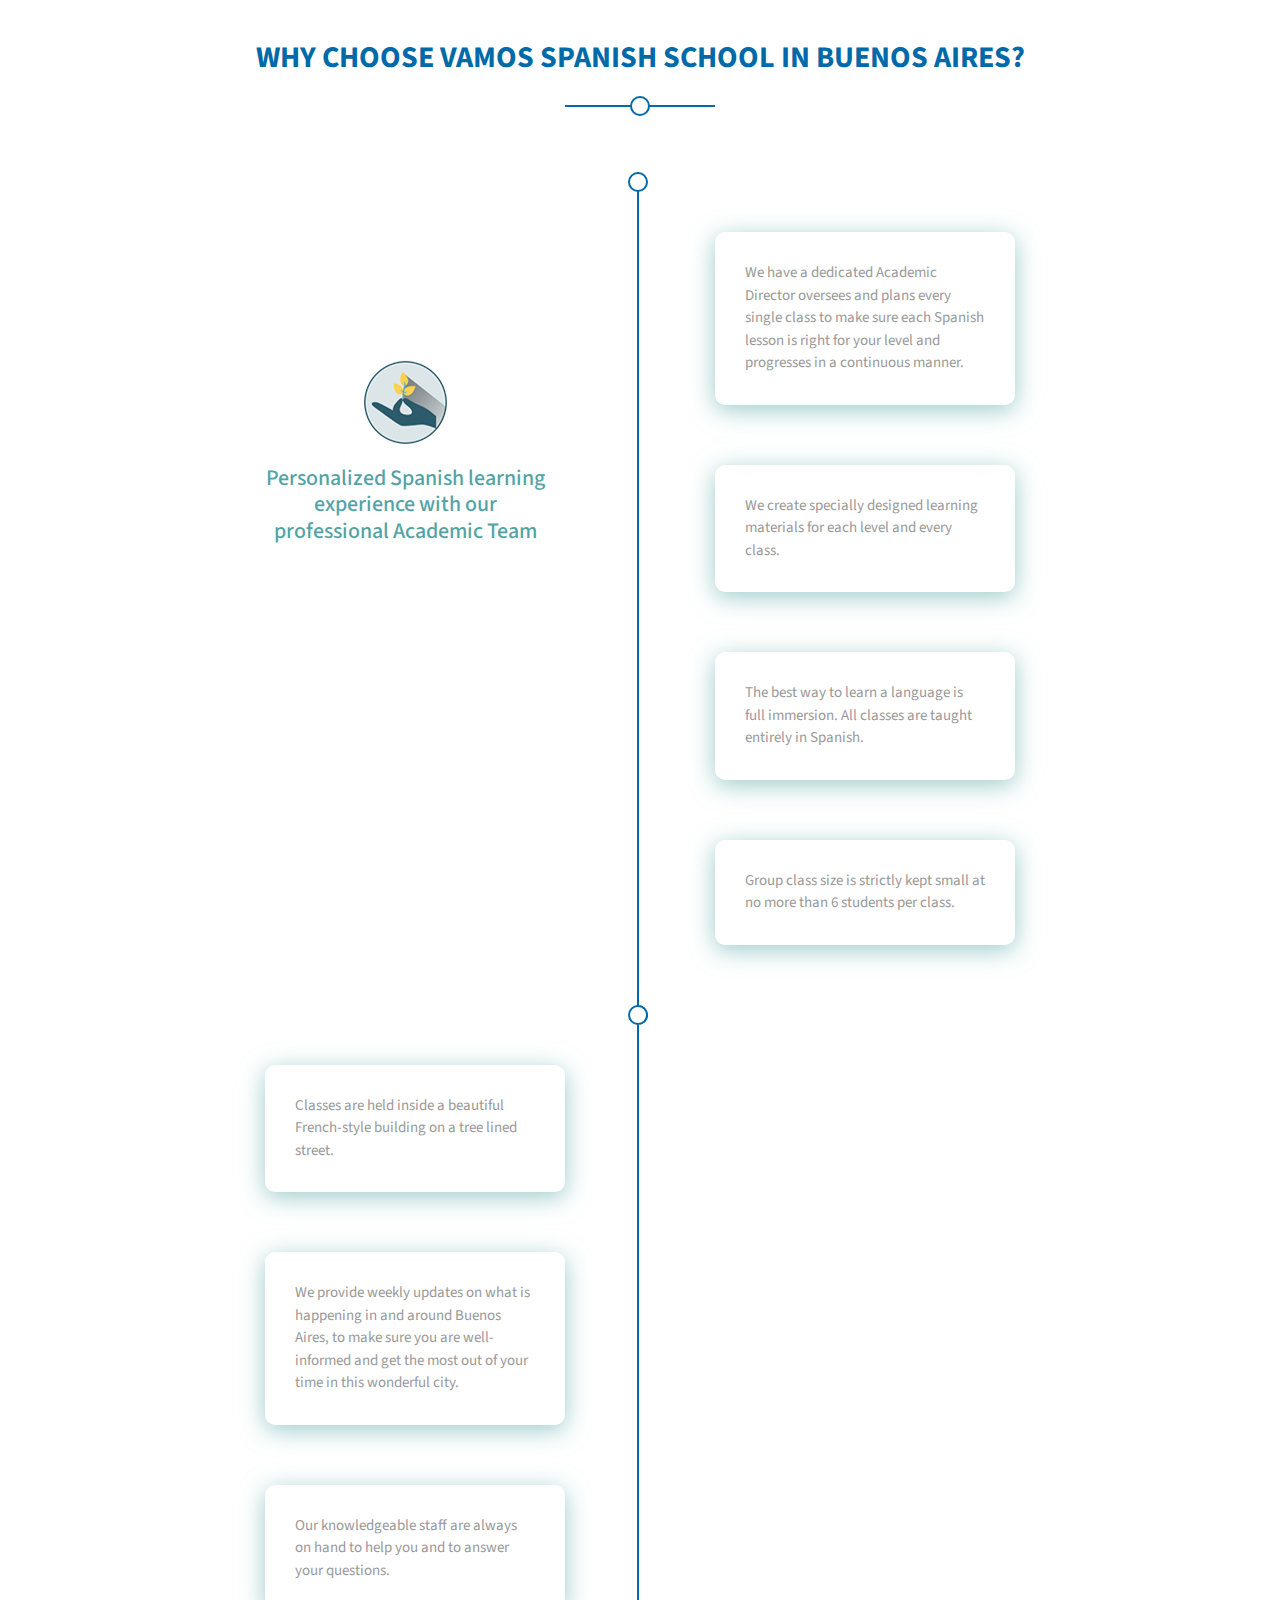
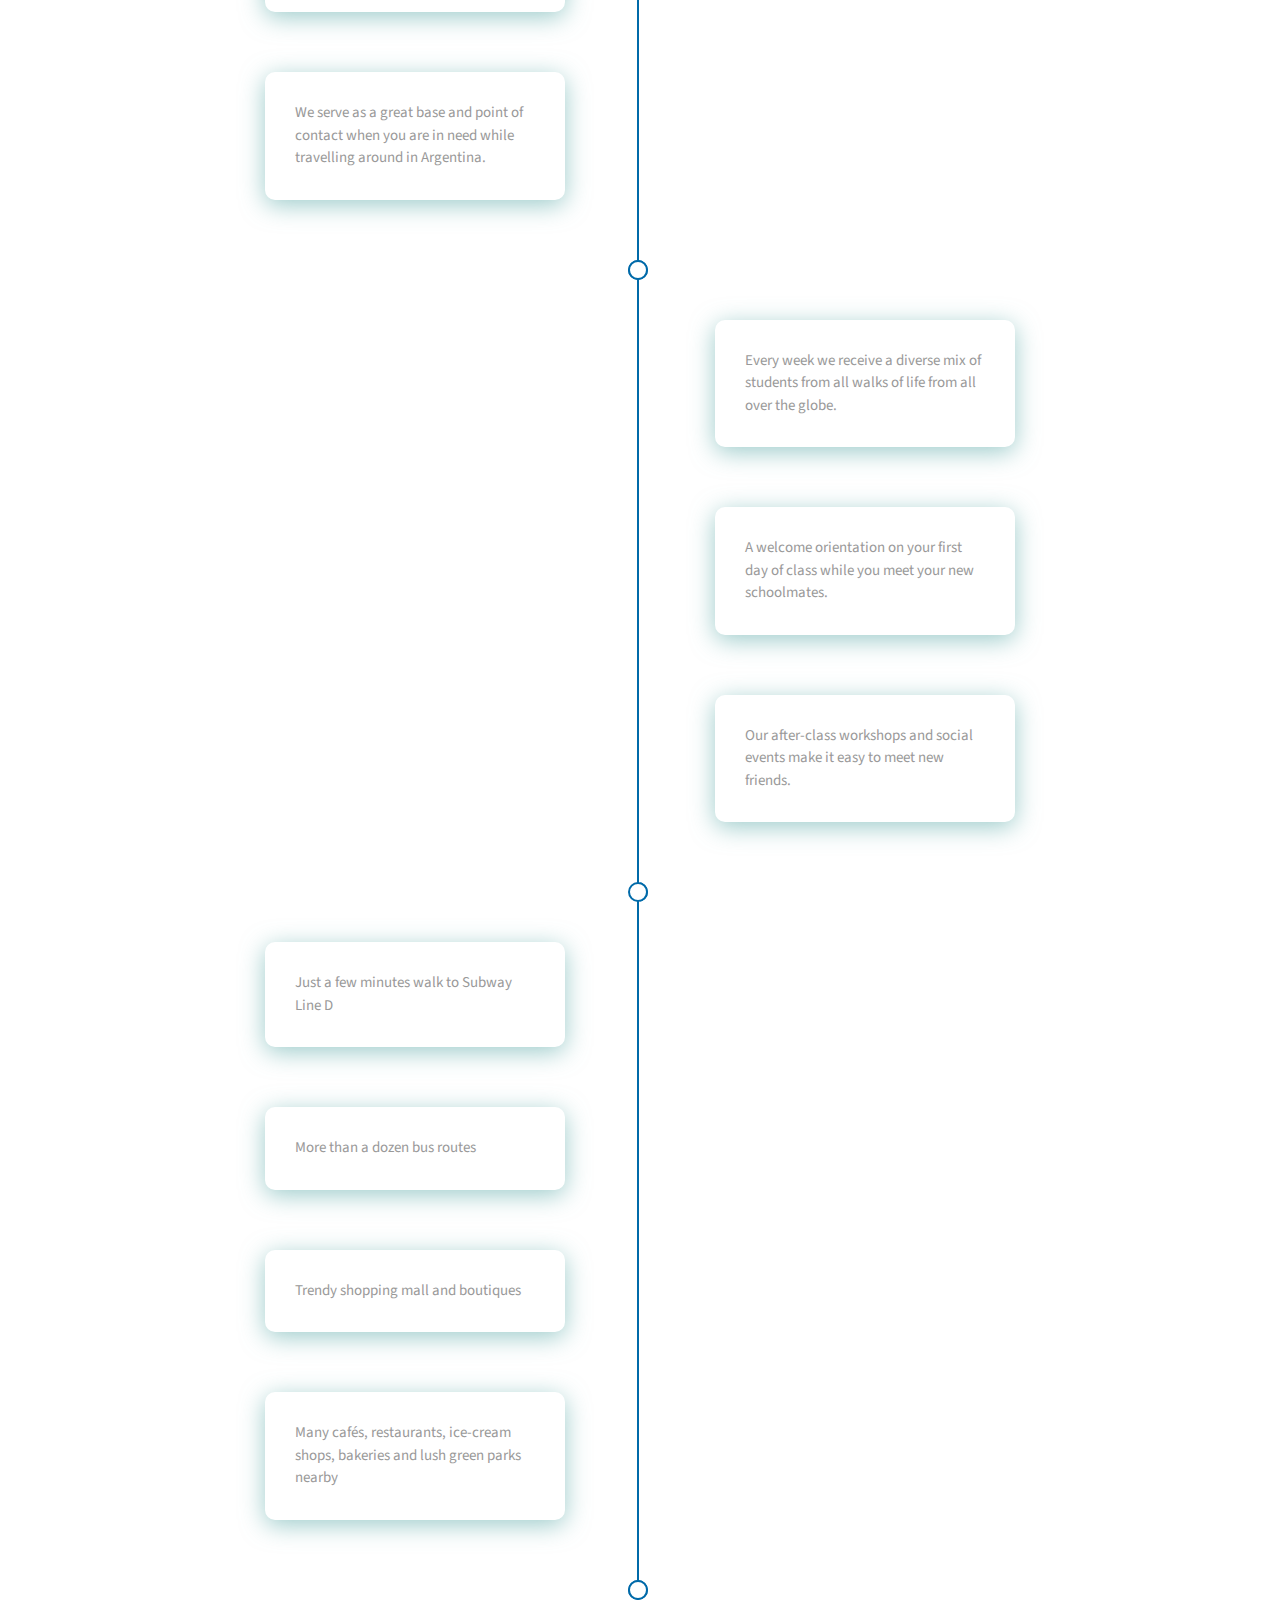
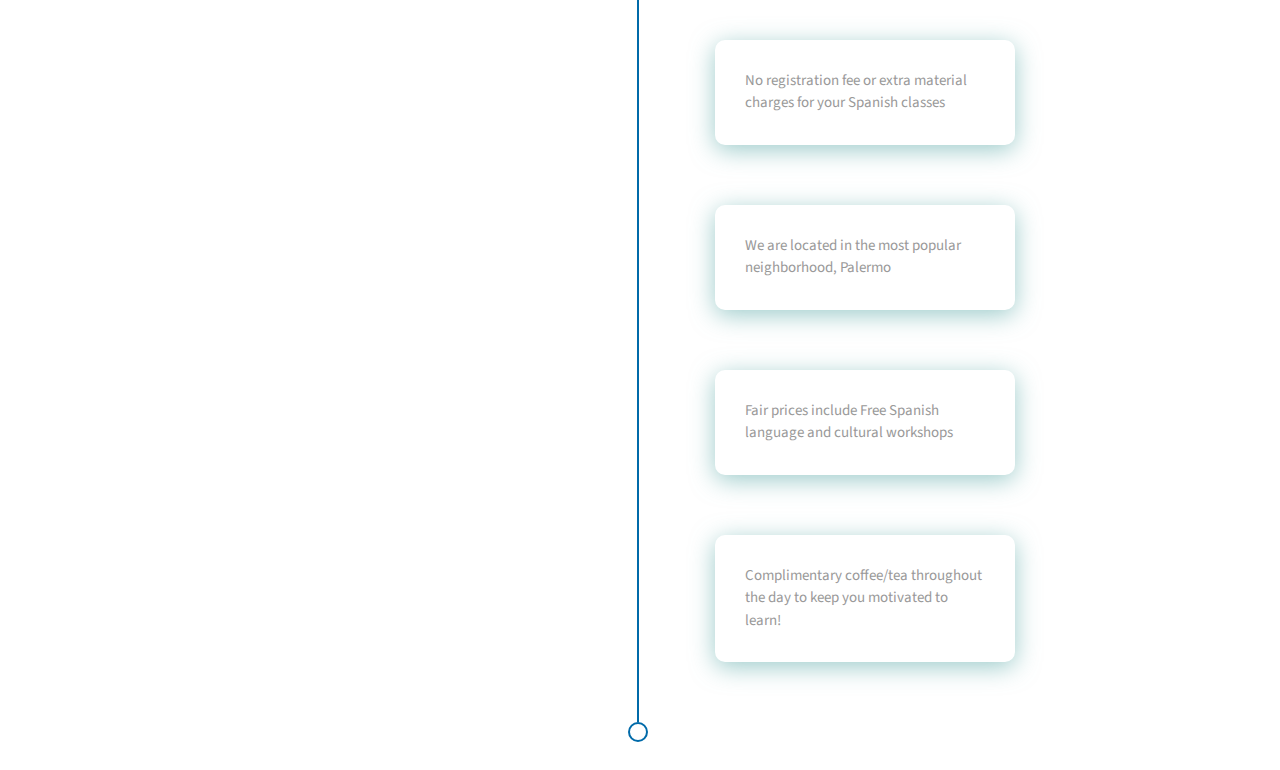
==== index.html @ 3be97b62 "upload" ====
<!DOCTYPE html>
<html lang="en">

<head>
    <meta charset="UTF-8">
    <title>Document</title>
    <link href="https://fonts.googleapis.com/css?family=Lato:100,100i,300,300i,400,400i,700,700i,900,900i&display=swap" rel="stylesheet">
    <link href="https://fonts.googleapis.com/css?family=Source+Sans+Pro:200,200i,300,300i,400,400i,600,600i,700,700i,900,900i&display=swap" rel="stylesheet">
    <link rel="stylesheet" href="bootstrap.min.css">
    <link rel="stylesheet" href="animate.css">
    <link rel="stylesheet" href="style.css">

</head>

<body>

    <h1>WHY CHOOSE VAMOS SPANISH SCHOOL IN BUENOS AIRES?</h1>

    <div class="container py-5">
        <div class="row content-wrapper">
            <div class="col-md-6">
                <div class="content">
                    <div class="headings">
                        <img src="personal-attention-vamospanish-85x85.png" alt="">
                        <h3>Personalized Spanish learning experience with our professional Academic Team</h3>
                    </div>
                </div>
            </div>
            <div class="col-md-6 t">
                <div class="content bar-right">
                    <ul class="text">
                        <li>We have a dedicated Academic Director oversees and plans every single class to make sure each Spanish lesson is right for your level and progresses in a continuous manner.</li>
                        <li>We create specially designed learning materials for each level and every class.</li>
                        <li>The best way to learn a language is full immersion. All classes are taught entirely in Spanish.</li>
                        <li>Group class size is strictly kept small at no more than 6 students per class.</li>
                    </ul>
                </div>
            </div>
        </div>
<!--        <h2>VAMOS SPANISH SCHOOL</h2>-->
        <div class="row content-wrapper">
            <div class="col-md-6 t">
                <div class="content bar-left">
                    <ul class="text">
                        <li>Classes are held inside a beautiful French-style building on a tree lined street.</li>
                        <li>We provide weekly updates on what is happening in and around Buenos Aires, to make sure you are well-informed and get the most out of your time in this wonderful city.</li>
                        <li>Our knowledgeable staff are always on hand to help you and to answer your questions.</li>
                        <li>We serve as a great base and point of contact when you are in need while travelling around in Argentina.</li>
                    </ul>
                </div>
            </div>
            <div class="col-md-6">
                <div class="content ">
                    <div class="headings" style="background: ;">
                        <img src="home-away-from-home-vamospanish-85x85.png" alt="">
                        <h3>Your Home Away from Home</h3>
                    </div>
                </div>
            </div>
        </div>
<!--        <h2>VAMOS SPANISH SCHOOL</h2>-->
        <div class="row content-wrapper">
            <div class="col-md-6">
                <div class="content">
                    <div class="headings" style="background: ;">
                        <img src="social-atmosphere-vamospanish-85x85.png" alt="">
                        <h3>International and Social Atmosphere</h3>
                    </div>
                </div>
            </div>
            <div class="col-md-6 t">
                <div class="content bar-right">
                    <ul class="text">
                        <li>Every week we receive a diverse mix of students from all walks of life from all over the globe.</li>
                        <li>A welcome orientation on your first day of class while you meet your new schoolmates.</li>
                        <li>Our after-class workshops and social events make it easy to meet new friends.</li>
                    </ul>
                </div>
            </div>
        </div>
<!--        <h2>VAMOS SPANISH SCHOOL</h2>-->
        <div class="row content-wrapper">
            <div class="col-md-6 t">
                <div class="content bar-left">
                    <ul class="text">
                        <li>Just a few minutes walk to Subway Line D</li>
                        <li>More than a dozen bus routes</li>
                        <li>Trendy shopping mall and boutiques</li>
                        <li>Many cafés, restaurants, ice-cream shops, bakeries and lush green parks nearby</li>
                    </ul>
                </div>
            </div>
            <div class="col-md-6">
                <div class="content ">
                    <div class="headings" style="background: ;">
                        <img src="great-location-vamospanish-85x85.png" alt="">
                        <h3>Well-located in the dynamic Palermo neighborhood</h3>
                    </div>
                </div>
            </div>
        </div>
<!--        <h2>VAMOS SPANISH SCHOOL</h2>-->
        <div class="row content-wrapper">
            <div class="col-md-6">
                <div class="content">
                    <div class="headings" style="background: ;">
                        <img src="reputable-spanish-school-vamospanish-85x85.png" alt="">
                        <h3>Best Value in the City</h3>
                    </div>
                </div>
            </div>
            <div class="col-md-6 t">
                <div class="content bar-right">
                    <ul class="text">
                        <li>No registration fee or extra material charges for your Spanish classes</li>
                        <li>We are located in the most popular neighborhood, Palermo</li>
                        <li>Fair prices include Free Spanish language and cultural workshops</li>
                        <li>Complimentary coffee/tea throughout the day to keep you motivated to learn!</li>
                    </ul>
                </div>
            </div>
        </div>
    </div>






    <script src="jquery-3.4.1.min.js"></script>
    <script src="bootstrap.min.js"></script>
    <script src="wow.min.js"></script>
    <script src="main.js"></script>
</body>

</html>
---- style.css ----
* {
/*            font-family: 'Lato', sans-serif;*/
            font-family: 'Source Sans Pro', sans-serif;
        }

        body {
            background: #FFFFFF;
        }

        .content-wrapper {
            max-width: 900px;
            margin: auto;
        }

        
        .content {}

        .content .headings {
            position: fixed;
            top: 50%;
            width: 400px;
            background: #fff;
            padding: 20px;
            transform: translateY(-50%);
            z-index: 1;
/*            background: #fff;*/
            display: none;
        }
        .content-wrapper.active .headings{
            display: block;
        }

        .content .headings img {
            display: block;
            margin: auto;
        }

        .content .headings h3 {
            font-size: 22px;
            text-align: center;
            max-width: 280px;
            margin: auto;
            margin-top: 20px;
            color: #53A3A4;
        }

        .content {
            position: relative;
        }

        .col-md-6 {
            position: relative;
            background: #fff;
        }

        .col-md-6:first-child::before {
            content: '';
            width: 2px;
            height: 100%;
            background: #006AA9;
            position: absolute;
            right: 1px;

        }

        .col-md-6:last-child::after {
            content: '';
            width: 20px;
            height: 20px;
            background: #fff;
            position: absolute;
            left: -12px;
            top: 0px;
            border-radius: 50%;
            z-index: 99;
            border: 2px solid #006AA9;

        }

        .col-md-6:last-child::before {
            content: '';
            width: 20px;
            height: 20px;
            background: #fff;
            position: absolute;
            left: -12px;
            bottom: -20px;
            border-radius: 50%;
            z-index: 99;
            border: 2px solid #006AA9;


        }

        .content.bar-right::before {
            left: -16px;
        }

        .content.bar-left::before {
            right: -16px;
        }

        .content .text {
            padding: 0;
            position: relative;
        }

        .t {
            z-index: 2
        }

        .content .text li {
            width: 300px;
            padding: 30px;
            background: #fff;
            margin: 60px auto;
            font-size: 15px;
            color: #999;
            list-style: none;
            border-radius: 10px;
            box-shadow: 0px 5px 25px rgba(90,168,167,.6);
        }

        h2 {
            padding: 20px;
            display: block;
            background: #fff;
            position: relative;
            z-index: 999;
            text-align: center;
            margin: 0;
            font-size: 20px;
        }

        h1 {
            text-align: center;
            padding: 40px;
            font-size: 30px;
            font-weight: bolder;
            color: #006AA9;
            position: relative;
        }
        h1::after {
            content: '';
            width: 20px;
            height: 20px;
            background: #fff;
            position: absolute;
            left: 50%;
            transform: translateX(-50%);
            bottom: 0px;
            border-radius: 50%;
            z-index: 99;
            border: 2px solid #006AA9;


        }
        h1::before {
            content: '';
            width: 150px;
            height: 2px;
            background: #006AA9;
            position: absolute;
            left: 50%;
            transform: translateX(-50%);
            bottom: 9px;
            z-index: 99;

        }
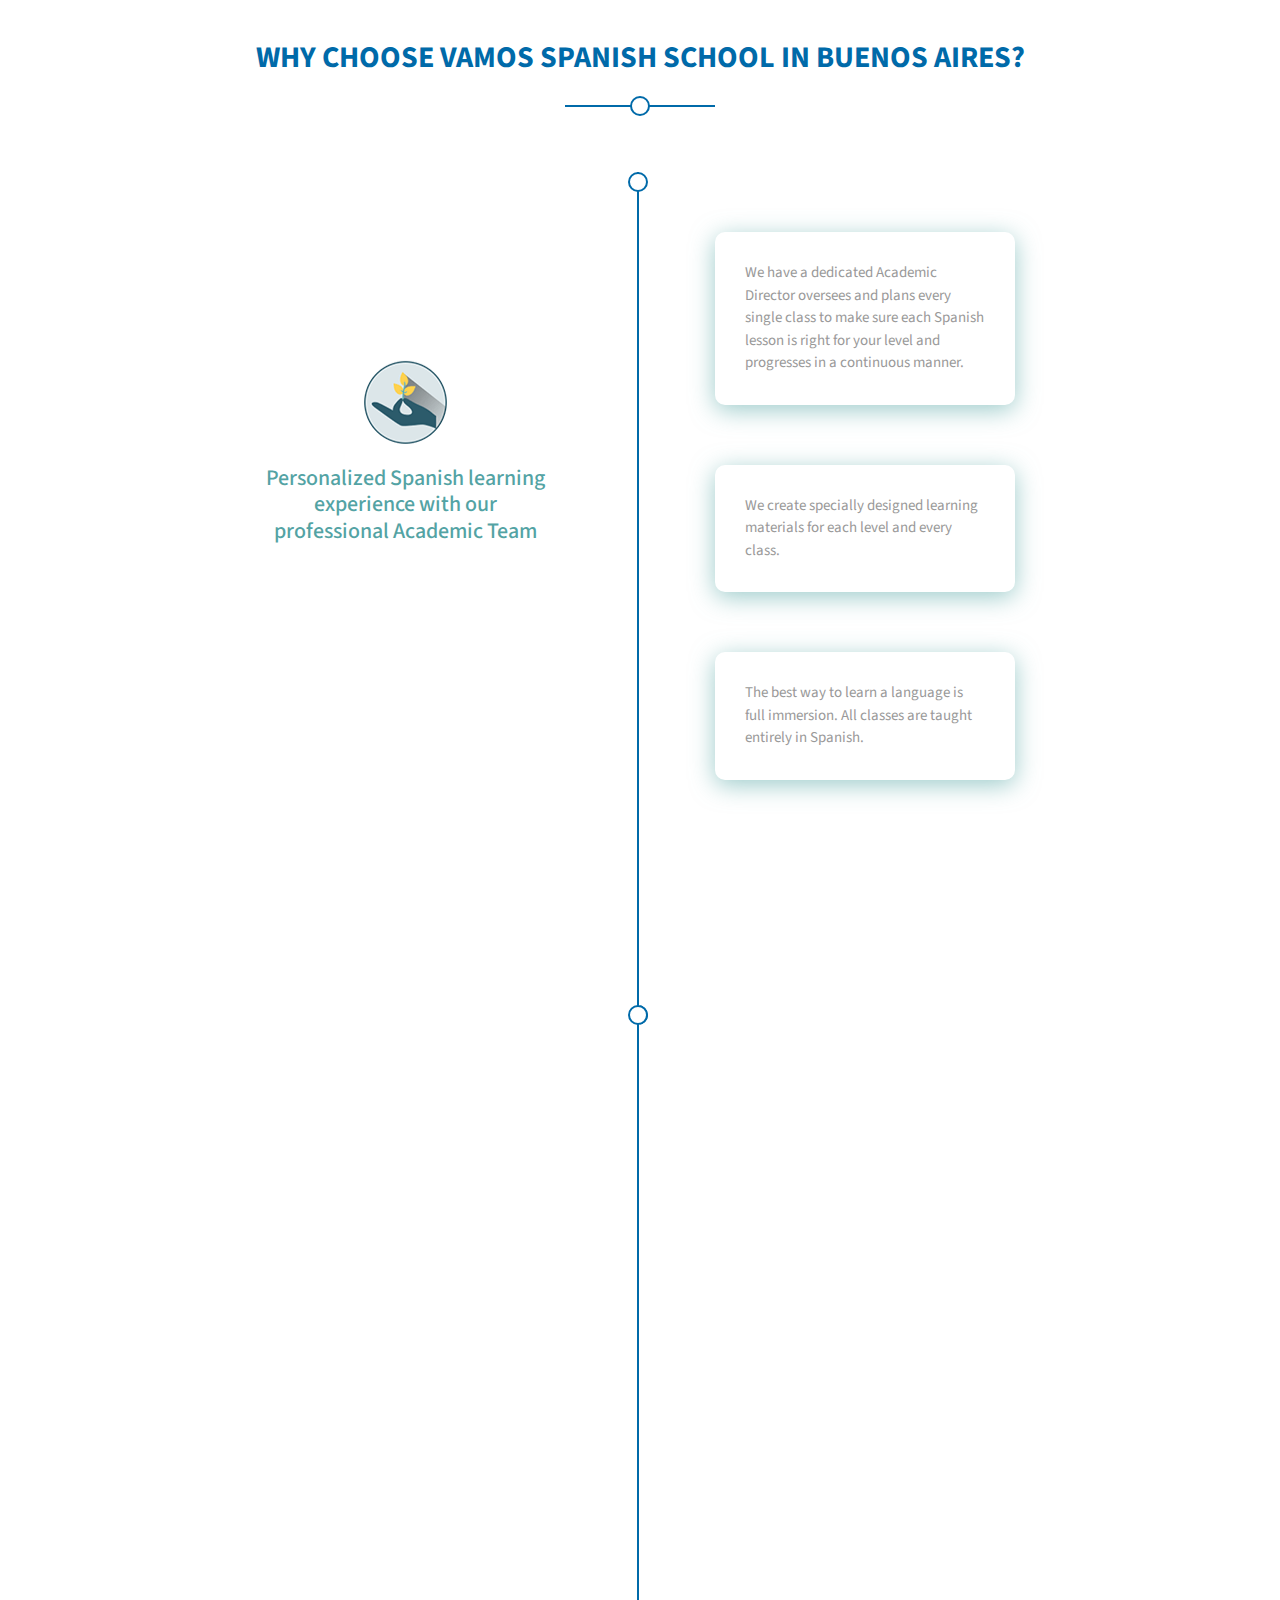
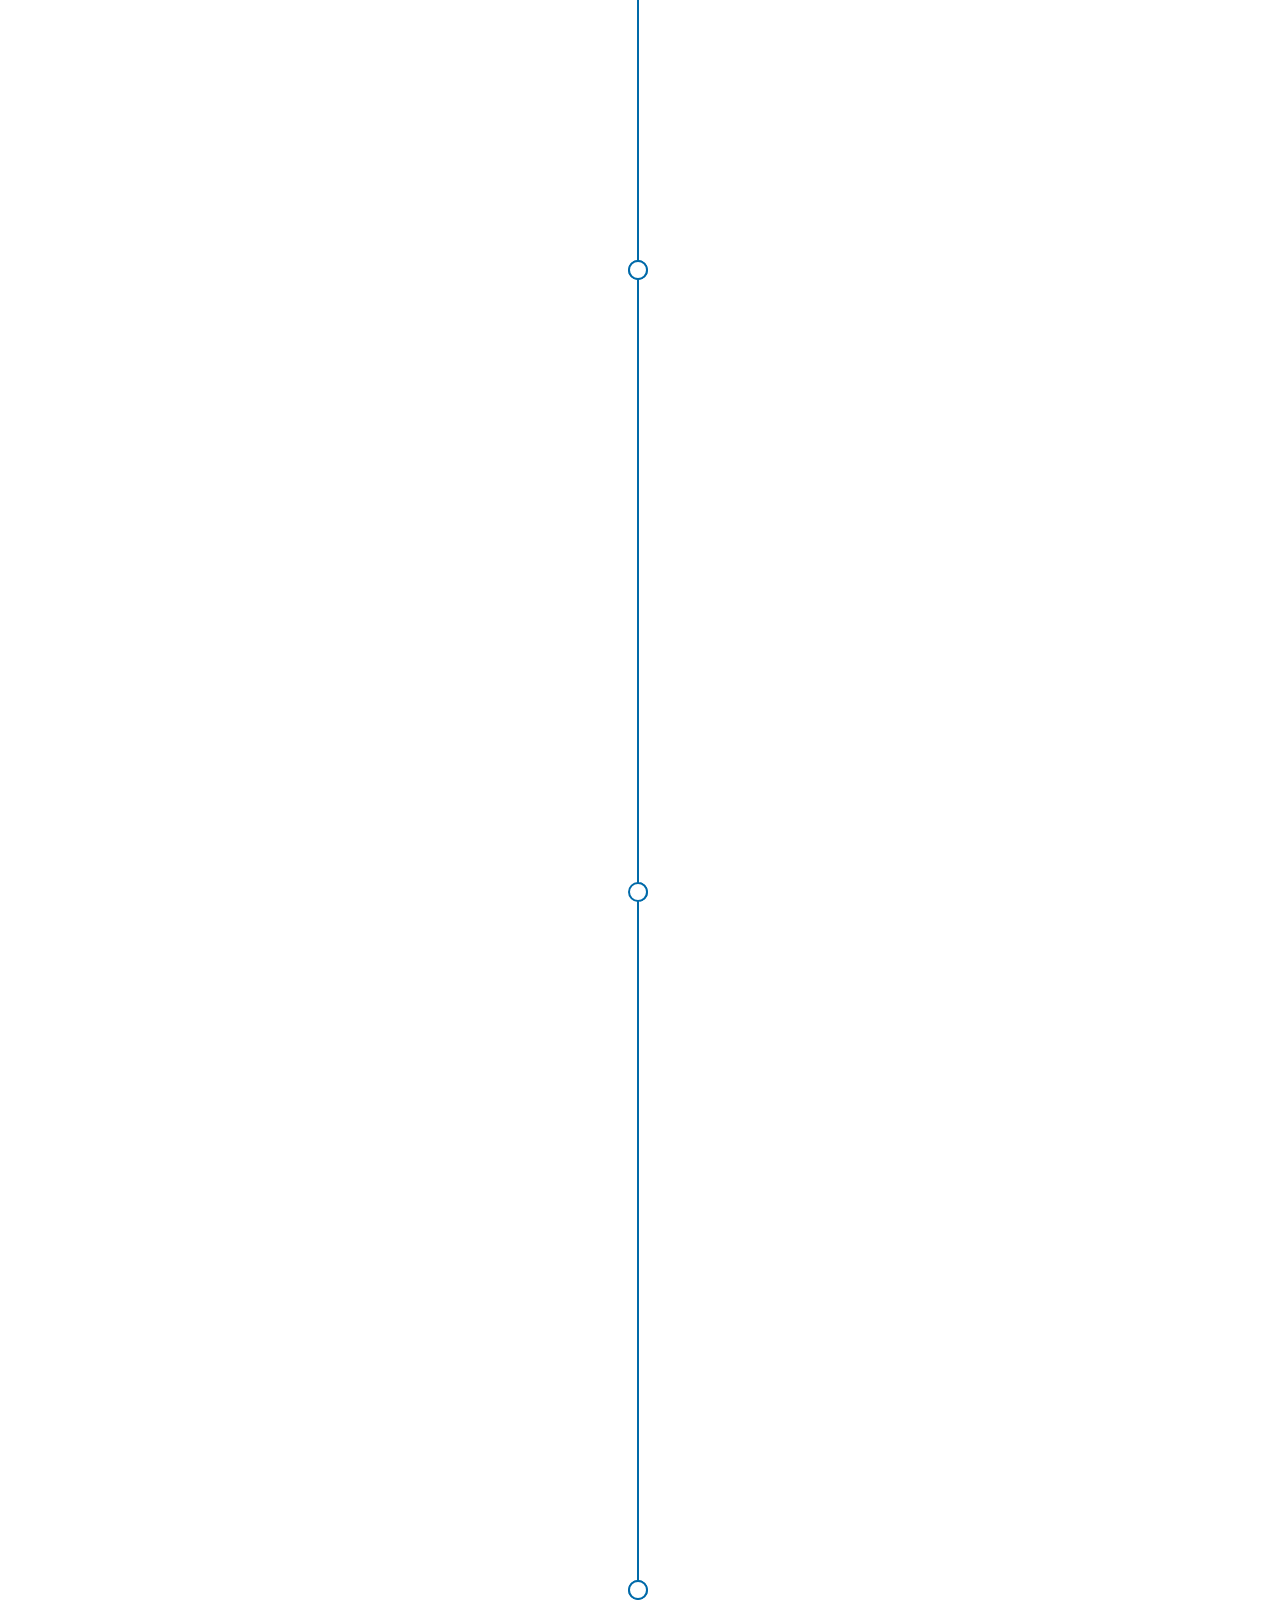
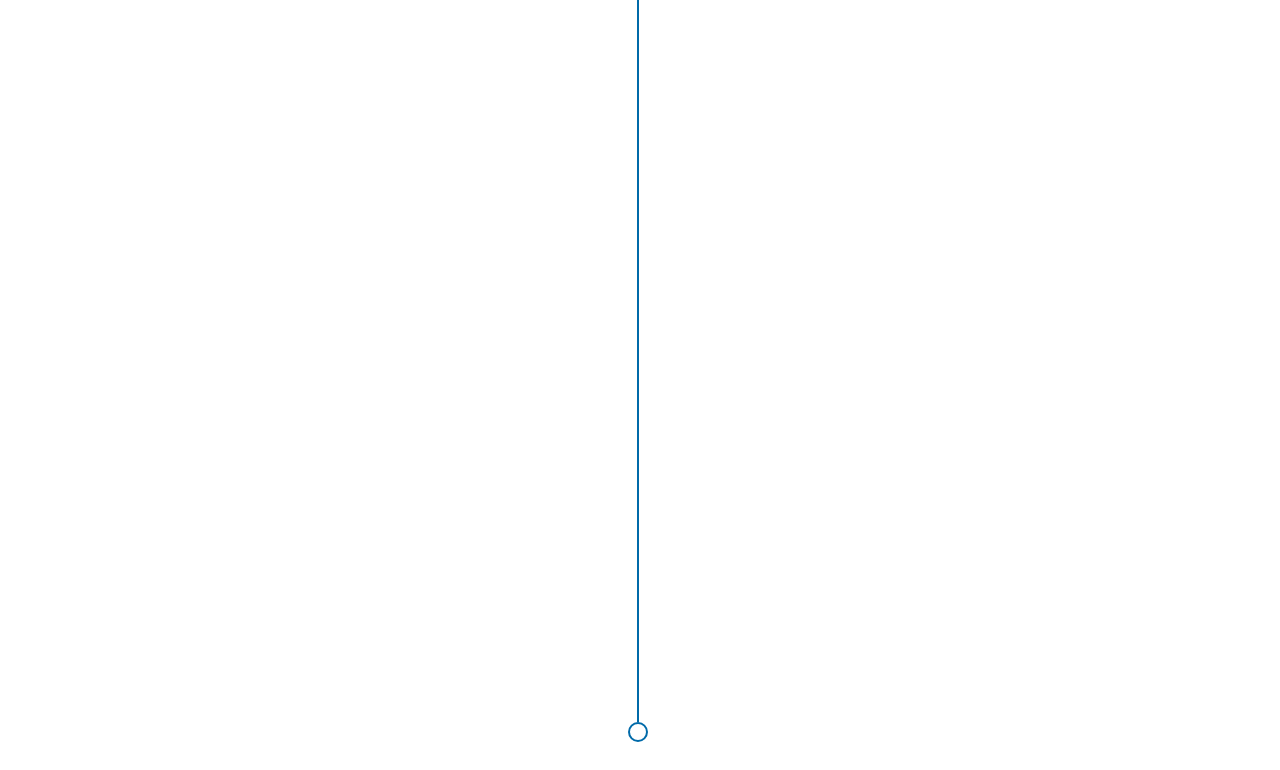
==== commit 6e16b43d: "up" ====
--- a/index.html
+++ b/index.html
@@ -29,10 +29,10 @@
             <div class="col-md-6 t">
                 <div class="content bar-right">
                     <ul class="text">
-                        <li>We have a dedicated Academic Director oversees and plans every single class to make sure each Spanish lesson is right for your level and progresses in a continuous manner.</li>
-                        <li>We create specially designed learning materials for each level and every class.</li>
-                        <li>The best way to learn a language is full immersion. All classes are taught entirely in Spanish.</li>
-                        <li>Group class size is strictly kept small at no more than 6 students per class.</li>
+                        <li class="wow fadeIn">We have a dedicated Academic Director oversees and plans every single class to make sure each Spanish lesson is right for your level and progresses in a continuous manner.</li>
+                        <li class="wow fadeIn">We create specially designed learning materials for each level and every class.</li>
+                        <li class="wow fadeIn">The best way to learn a language is full immersion. All classes are taught entirely in Spanish.</li>
+                        <li class="wow fadeIn">Group class size is strictly kept small at no more than 6 students per class.</li>
                     </ul>
                 </div>
             </div>
@@ -42,10 +42,10 @@
             <div class="col-md-6 t">
                 <div class="content bar-left">
                     <ul class="text">
-                        <li>Classes are held inside a beautiful French-style building on a tree lined street.</li>
-                        <li>We provide weekly updates on what is happening in and around Buenos Aires, to make sure you are well-informed and get the most out of your time in this wonderful city.</li>
-                        <li>Our knowledgeable staff are always on hand to help you and to answer your questions.</li>
-                        <li>We serve as a great base and point of contact when you are in need while travelling around in Argentina.</li>
+                        <li class="wow fadeIn">Classes are held inside a beautiful French-style building on a tree lined street.</li>
+                        <li class="wow fadeIn">We provide weekly updates on what is happening in and around Buenos Aires, to make sure you are well-informed and get the most out of your time in this wonderful city.</li>
+                        <li class="wow fadeIn">Our knowledgeable staff are always on hand to help you and to answer your questions.</li>
+                        <li class="wow fadeIn">We serve as a great base and point of contact when you are in need while travelling around in Argentina.</li>
                     </ul>
                 </div>
             </div>
@@ -71,9 +71,9 @@
             <div class="col-md-6 t">
                 <div class="content bar-right">
                     <ul class="text">
-                        <li>Every week we receive a diverse mix of students from all walks of life from all over the globe.</li>
-                        <li>A welcome orientation on your first day of class while you meet your new schoolmates.</li>
-                        <li>Our after-class workshops and social events make it easy to meet new friends.</li>
+                        <li class="wow fadeIn">Every week we receive a diverse mix of students from all walks of life from all over the globe.</li>
+                        <li class="wow fadeIn">A welcome orientation on your first day of class while you meet your new schoolmates.</li>
+                        <li class="wow fadeIn">Our after-class workshops and social events make it easy to meet new friends.</li>
                     </ul>
                 </div>
             </div>
@@ -83,10 +83,10 @@
             <div class="col-md-6 t">
                 <div class="content bar-left">
                     <ul class="text">
-                        <li>Just a few minutes walk to Subway Line D</li>
-                        <li>More than a dozen bus routes</li>
-                        <li>Trendy shopping mall and boutiques</li>
-                        <li>Many cafés, restaurants, ice-cream shops, bakeries and lush green parks nearby</li>
+                        <li class="wow fadeIn">Just a few minutes walk to Subway Line D</li>
+                        <li class="wow fadeIn">More than a dozen bus routes</li>
+                        <li class="wow fadeIn">Trendy shopping mall and boutiques</li>
+                        <li class="wow fadeIn">Many cafés, restaurants, ice-cream shops, bakeries and lush green parks nearby</li>
                     </ul>
                 </div>
             </div>
@@ -112,10 +112,10 @@
             <div class="col-md-6 t">
                 <div class="content bar-right">
                     <ul class="text">
-                        <li>No registration fee or extra material charges for your Spanish classes</li>
-                        <li>We are located in the most popular neighborhood, Palermo</li>
-                        <li>Fair prices include Free Spanish language and cultural workshops</li>
-                        <li>Complimentary coffee/tea throughout the day to keep you motivated to learn!</li>
+                        <li class="wow fadeIn">No registration fee or extra material charges for your Spanish classes</li>
+                        <li class="wow fadeIn">We are located in the most popular neighborhood, Palermo</li>
+                        <li class="wow fadeIn">Fair prices include Free Spanish language and cultural workshops</li>
+                        <li class="wow fadeIn">Complimentary coffee/tea throughout the day to keep you motivated to learn!</li>
                     </ul>
                 </div>
             </div>
